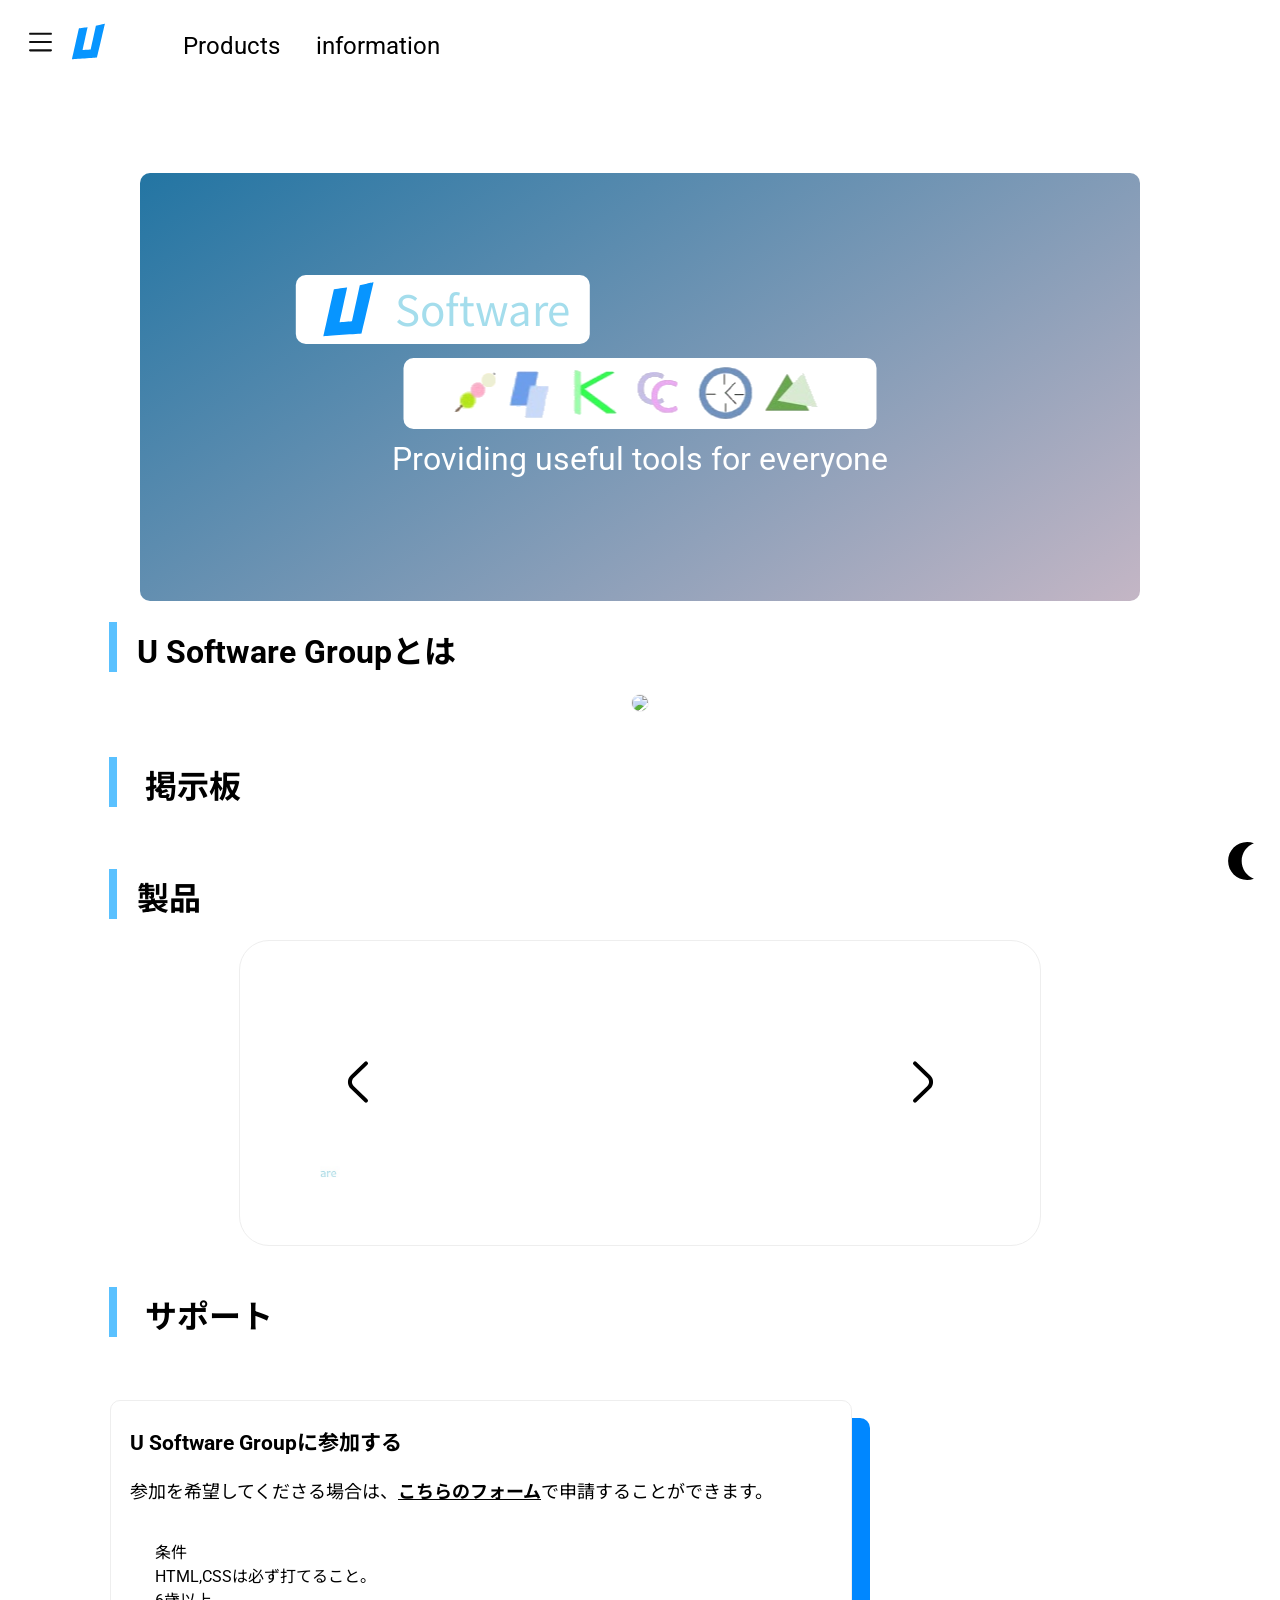
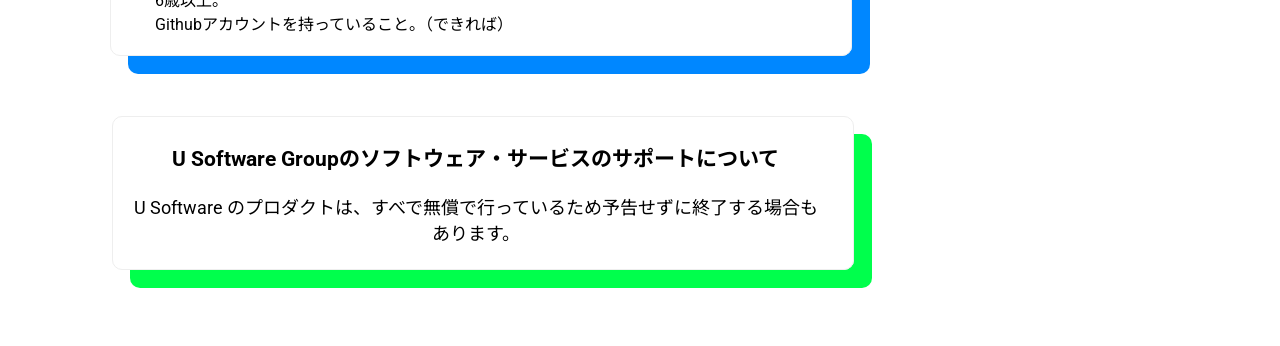
==== index.html @ 1b7bc1d8 "fff" ====
<!DOCTYPE html>
<html style="background: rgb(255, 255, 255);"><head>
  <link rel="shortcut icon" href="img/favicon.ico" sizes="64x64"><!--favicon-->
  <meta name="viewport" content="width=device-width, initial-scale=0.9">
  <title>U Software Group</title>
  <link rel="stylesheet" type="text/css" href="main.css">
  <link rel="stylesheet" type="text/css" href="fonts.css"><link rel="stylesheet" type="text/css" href="slider.css">
</head>
<body style="color: rgb(0, 0, 0);">
  <nav>
    <div id="p_menu" style="display: none;">
      <div style="width: 199px;height: 25vh;top: 0px;display: inline-block;position: fixed;left: 123px;"></div>
      <a href="/products.html" style="color: rgb(0, 0, 0);"><h2 style="color: #000;text-align: center;position: fixed;margin-left: -13px;margin-top: -20px;">Products</h2></a>
      <div style="overflow: auto;position: absolute;top: 75px;height: 224px;left: 0px;width: 610px;">
        <a href="http://umaidango.y.ribbon.to/bbs/" style="color: rgb(0, 0, 0);">
          <div style="background-image: url(img/chibbs.png);width: 196px;height: 40px;margin-left: 92px;margin-top: 30px;background-size: 200px;"></div>
          <div></div>
        </a>
        <a href="https://chipi-cha.web.app" style="color: rgb(0, 0, 0);">
          <div style="background-image: url(https://umaidango.github.io/tmp/chipi-cha.png);width: 270px;height: 75px;margin-left: 88px;margin-top: 30px;"></div>
        </a>
        <a href="https://ku-daa.web.app/fce/" style="color: rgb(0, 0, 0);">
          <div style="background-image: url(https://ku-daa.web.app/fce/fce_logo.svg);width: 238px;height: 49px;margin-left: 96px;margin-top: 30px;"></div>
        </a>
        <a href="https://uzuber.f5.si" style="color: rgb(0, 0, 0);">
          <div style="background-image: url(https://umaidango.github.io/tmp/blog.png);width: 180px;height: 40px;margin-left: 83px;margin-top: 30px;"></div>
          <div></div>
        </a>
        <a href="https://ku-daa.web.app/original_audio_player/" style="color: rgb(0, 0, 0);">
          <div style="background-image: url(https://umaidango.github.io/tmp/o-audio-player.png);width: 315px;height: 75px;margin-left: 88px;margin-top: 30px;"></div>
        </a>
        <a href="https://ku-daa.web.app/original_clock.html" style="color: rgb(0, 0, 0);">
          <div style="background-image: url(https://umaidango.github.io/tmp/o-clock.png);width: 324px;height: 75px;margin-left: 88px;margin-top: 18px;"></div>
        </a>
        <a style="color: rgb(0, 0, 0);" href="https://share-tool.net/">
          <div style="font-size: 25px; width: 400px;height: 52px;margin-left: 103px;margin-top: 18px;background-size: 180px;">共有ツール（ウェブ完理作）</div>
        </a>
      </div>
    </div>
    <div id="info_menu" style="display: none;">
      <div style="width: 199px;height: 25vh;top: 0px;display: inline-block;position: fixed;left: 295px;"></div>
      <h2 style="color: #000;text-align: center;position: fixed;margin-left: -13px;margin-top: -20px;">Information</h2>
      <div id="info_contents" style="overflow: auto;position: absolute;top: 75px;height: 224px;left: 0px;width: 595px;">

        <a href="/mission.html" style="color: rgb(0, 0, 0);">
          <span style="color: #000;font-size: 38px;margin-left: 7.5%;">Mission</span>
        </a>

        <a style="color: rgb(0, 0, 0);" href="/terms.html">
          <span style="color: #000;font-size: 28px;margin-left: 7.5%;">規約・ライセンス</span>
        </a>
<a style="color: rgb(0, 0, 0);" href="/about.html">
          <span style="color: #000;font-size: 38px;margin-left: 7.5%;">About</span>
        </a>
      </div></div>

      
      <div id="header_content" style="background: rgb(255, 255, 255); display: block;">
        <div id="logo" onclick="open_menu()">
          <span id="menu_svg"><svg width="25px" viewBox="0 0 24 24" fill="none" xmlns="http://www.w3.org/2000/svg" height="25px" style="vertical-align: 38%;margin-left: 20px; height:28px;"> <g id="SVGRepo_bgCarrier" stroke-width="0"></g> <g id="SVGRepo_tracerCarrier" stroke-linecap="round" stroke-linejoin="round"></g> <g id="SVGRepo_iconCarrier"> <path d="M1 12C1 11.4477 1.44772 11 2 11H22C22.5523 11 23 11.4477 23 12C23 12.5523 22.5523 13 22 13H2C1.44772 13 1 12.5523 1 12Z" fill="#0F0F0F"></path> <path d="M1 4C1 3.44772 1.44772 3 2 3H22C22.5523 3 23 3.44772 23 4C23 4.55228 22.5523 5 22 5H2C1.44772 5 1 4.55228 1 4Z" fill="#0F0F0F"></path> <path d="M1 20C1 19.4477 1.44772 19 2 19H22C22.5523 19 23 19.4477 23 20C23 20.5523 22.5523 21 22 21H2C1.44772 21 1 20.5523 1 20Z" fill="#0F0F0F"></path> </g></svg></span>
          <span id="logo_img"><img src="img/logo.svg"></span>
        </div>
        <span>
          <ul id="link_content"><li id="no_1">Products</li><li id="no_2">information</li><li></li></ul>
        </span>
      </div>
      <div style="display: none; color: rgb(0, 0, 0);" id="header_sc">
        <span id="logo_img_sc">
          <div id="logo" onclick="open_menu()">
            <span id="menu_svg">
              <span id="menu_svg">
                <img style="vertical-align: 38%;margin-left: 20px; height:28px;" src="img/menu.svg">
              </span>
            </span>
            <span id="logo_img_sc">
              <svg version="1.1" viewBox="0 0 250 250.00001" fill="none" stroke="none" stroke-linecap="square" stroke-miterlimit="10" sodipodi:docname="u_logo_svg.svg" inkscape:version="1.3.2 (091e20e, 2023-11-25, custom)" width="250" height="250" xmlns:inkscape="http://www.inkscape.org/namespaces/inkscape" xmlns:sodipodi="http://sodipodi.sourceforge.net/DTD/sodipodi-0.dtd" xmlns="http://www.w3.org/2000/svg" xmlns:svg="http://www.w3.org/2000/svg" style="margin-left: 10px;height: 42px;width: 42px;">
                <defs id="defs18"></defs>
                <sodipodi:namedview id="namedview18" pagecolor="#ffffff" bordercolor="#000000" borderopacity="0.25" inkscape:showpageshadow="2" inkscape:pageopacity="0.0" inkscape:pagecheckerboard="0" inkscape:deskcolor="#d1d1d1" inkscape:zoom="0.50000001" inkscape:cx="95.999997" inkscape:cy="298.99999" inkscape:window-width="1920" inkscape:window-height="1129" inkscape:window-x="-8" inkscape:window-y="-8" inkscape:window-maximized="1" inkscape:current-layer="svg18"></sodipodi:namedview>
                <clipPath id="p.0">
                  <path d="M 0,0 H 255.29396 V 250.58792 H 0 Z" clip-rule="nonzero" id="path1"></path>
                </clipPath>
                <path style="fill:#0795ff;fill-opacity:1;stroke-width:0.5" d="m 29.825172,225.375 c 0.257864,-1.03125 9.533851,-42.20616 20.613305,-91.49981 11.079455,-49.293635 20.238301,-89.708141 20.352993,-89.810006 0.306169,-0.271927 51.49517,-6.946687 51.69179,-6.74032 0.0918,0.09633 -6.5622,30.437636 -14.7866,67.425136 -8.2244,36.9875 -14.837525,67.55459 -14.69584,67.92687 0.141685,0.37229 0.588255,0.55 0.99238,0.39492 0.40412,-0.15507 11.14597,-1.1063 23.87078,-2.11384 12.72481,-1.00754 23.19583,-1.88256 23.26892,-1.94449 0.0731,-0.0619 7.0308,-31.82267 15.46155,-70.5794 l 15.32865,-70.466794 26.7352,-5.620213 c 14.70436,-3.091117 26.82424,-5.531179 26.93306,-5.422359 0.1684,0.168398 -46.32785,199.271566 -46.64541,199.741906 -0.0824,0.12206 -147.274425,10.5543 -149.267785,10.57935 -0.177009,0.002 -0.110856,-0.8397 0.147007,-1.87095 z" id="path43"></path>
              </svg>
            </span>
          </div>
          <div style="padding: 5px;"></div>
          <span></span>
        </span>
      </div>
    </nav>
<div id="con">
  <div id="content">
      <div style="height:10vh;"></div>
<div style="margin: 0 auto;text-align: center;">


  <div id="picup">
    <div id="picup_logo_0">
      <img src="img/logo.svg" style="height: 64px;vertical-align: -32%;margin-right: 15px;">Software</div>
      
<div id="slide_anime_pro_a0">
  <div id="picup_img_0">
  </div>
  <div id="picup_img_1">
  </div>
</div>
<div style="font-size: 32px;position: absolute;top: 440px;left: 50%;transform: translateX(-50%);">
  <span style="user-select: none;color: #fff;">Providing useful tools for everyone

  </span>
</div>

<div style="width: 860px;height: 428px;background-size: 800px;margin: 0 auto;text-align: center;"></div>
    
  </div>

<div id="2_scl"></div>


<div><a class="click_a" href="about.html" style="color: rgb(0, 0, 0);"><h1 style="text-align: left;margin-left: 8%;"><div style="display: inline-block;width: 8px;height: 50px;background: #5ac1ff;margin-right: 20px;vertical-align: -23%;"></div>U Software Groupとは</h1>
<div> <img id="about_img" style="border: 1px #f2f2f2 solid;border-radius: 35px;width: 80%;max-width: 800px;" src="https://umaidango.github.io/tmp/kkfoektooe.png"></div></a></div>

<br>




<div><a href="http://umaidango.y.ribbon.to/bbs/" style="color: rgb(0, 0, 0);">
<h1 style="text-align: left;margin-left: 8%;">
<div style="display: inline-block;width: 8px;height: 50px;background: #5ac1ff;margin-right: 20px;vertical-align: -23%;">

</div>
掲示板
</h1>
</a>
</div><br><div><a style="color: rgb(0, 0, 0);" href="products.html">
<h1 style="text-align: left;margin-left: 8%;">
<div style="display: inline-block;width: 8px;height: 50px;background: #5ac1ff;margin-right: 20px;vertical-align: -23%;">

</div>製品</h1>
</a>

<div id="slider" style="width: 80%;text-align: center;margin: 0 auto;border: 1px #eee solid;border-radius: 30px;max-width: 800px;">

        <iframe scrolling="no" src="embed/slider.html" style="width: 80%;height: 300px;border: none;"></iframe>

      </div>
</div>
<br>
<div>
<a href="#support" style="color: rgb(0, 0, 0);">
<h1 style="text-align: left;margin-left: 8%;">
<div style="display: inline-block;width: 8px;height: 50px;background: #5ac1ff;margin-right: 20px;vertical-align: -23%;">

</div>
サポート</h1>
</a></div>


<br><div id="support" style="margin: 22px;">     
<div style="padding: 4px;box-shadow: 18px 18px 0px #0087ff;margin-bottom: 30px;border: 1px #eee solid;border-radius: 10px;text-align: left;width: 60%;margin-left: 80px;"><span style="font-size: 18px;margin-left: 15px;display: inline-block;vertical-align: 100%;margin-right: 30px;">  
<h3>U Software Groupに参加する</h3><p>参加を希望してくださる場合は、<a href="https://forms.gle/g12zRMZwndF7qDiM6" style="color: rgb(0, 0, 0); text-decoration: underline; font-weight: bold;">こちらのフォーム</a>で申請することができます。   </p></span> 
<ul style="list-style: none;">条件<li>HTML,CSSは必ず打てること。</li> <li>6歳以上。</li><li>Githubアカウントを持っていること。（できれば）</li></ul></div><div style="padding: 4px;box-shadow: 18px 18px 0px #00ff4c;margin-bottom: 30px;border: 1px #eee solid;border-radius: 10px;margin-left: 82px;width: 60%;margin-top: 60px;"><span style="font-size: 18px;margin-left: 15px;display: inline-block;vertical-align: 100%;margin-right: 30px;">   <h3>U Software Groupのソフトウェア・サービスのサポートについて</h3><p>U Software のプロダクトは、すべで無償で行っているため予告せずに終了する場合もあります。</p></span>  </div> </div><br><br></div>

  </div>

  
  <div id="mobile_content">
  
<div style="height: 5vh;"></div>
<div style="width: 85%; margin: 0 auto;text-align: center;border-radius: 10px;">
  <div style="border-radius:10px; display: inline-block;">
    <img style="border-radius: 10px; width: 100%; " src="img/mobile_top_back_01.png">
</div>

<div style="height: 5vh;"></div><div>
<div><font>



<p></p>

<div><a href="http://umaidango.y.ribbon.to/bbs/" style="color: rgb(0, 0, 0);"><h1 style="text-align: left;margin-left: 8%;"><div style="display: inline-block;width: 8px;height: 50px;background: #5ac1ff;margin-right: 20px;vertical-align: -23%;"></div>掲示板</h1>
</a></div>

<div><a href="about.html" style="color: rgb(0, 0, 0);"><h1 style="text-align: left;margin-left: 8%;"><div style="display: inline-block;width: 8px;height: 50px;background: #5ac1ff;margin-right: 20px;vertical-align: -23%;"></div>About</h1>
</a></div>

</div>

<div><a href="products.html" style="color: rgb(0, 0, 0);"><h1 style="text-align: left;margin-left: 8%;"><div style="display: inline-block;width: 8px;height: 50px;background: #5ac1ff;margin-right: 20px;vertical-align: -23%;"></div>製品</h1>
</a></div>


</div><div id="support"><a href="#support" style="color: rgb(0, 0, 0);"><h1 style="text-align: left;margin-left: 8%;"><div style="display: inline-block;width: 8px;height: 50px;background: #5ac1ff;margin-right: 20px;vertical-align: -23%;"></div>サポート</h1>
</a>
<div style="margin-left: -51px;">      <div style="padding: 4px;box-shadow: 18px 18px 0px #0087ff;margin-bottom: 30px;border: 1px #eee solid;border-radius: 10px;text-align: left;width: 70%;margin-left: 80px;"><span style="font-size: 1rem;margin-left: 15px;display: inline-block;vertical-align: 100%;margin-right: 30px;">   <h3>U Software Groupに参加する</h3><p>参加を希望してくださる場合は、<a href="https://forms.gle/g12zRMZwndF7qDiM6" style="color: rgb(0, 0, 0); text-decoration: underline;">こちらのフォーム</a>で申請することができます。   </p></span>  <ul style="list-style: none;">条件<li>HTML,CSSは打てること。</li> <li>８歳以上。</li><li>Githubアカウントを持っていること。（できれば）</li></ul></div><div style="padding: 4px;box-shadow: 18px 18px 0px #00ff4c;margin-bottom: 30px;border: 1px #eee solid;border-radius: 10px;margin-left: 82px;width: 70%;margin-top: 60px;"><span style="font-size: 1rem;margin-left: 15px;display: inline-block;vertical-align: 100%;margin-right: 30px;">   <h3>U Software Groupのソフトウェア・サービスのサポートについて</h3><p>U Software のプロダクトは、すべで無償で行っているため、予告せずに、終了する場合もあります。</p></span>  </div> </div>
</div>
&nbsp;</font></div>
</div>
  </div>      
  </div>

  <div id="color_mode_select">
    <img id="moon" onclick="dark_mode()" src="img/dark.svg" style="display: block;">
    <img id="sun" onclick="light_mode()" src="img/light.svg" style="display: none;">
  </div>

  <div style="display: none; background: rgb(255, 255, 255); animation: 0.3s downup-anime;" id="menu">

    <div id="link_content_menu"><ul style="list-style: none;/*! text-align: center; *//*! display: inline-block; */vertical-align: -20%;"><a href="/index.html" style="color: rgb(0, 0, 0);"><li style="/*! float: left; */padding-right: 20px;">ホーム</li></a><a href="https://ku-daa.web.app/" style="color: rgb(0, 0, 0);"><li style="/*! float: left; */padding-right: 20px;">ソフトウェアラインナップ</li></a><a style="color: rgb(0, 0, 0);" href="https://uzuber.f5.si"><li style="/*! float: left; */padding-right: 20px;">ユーズバー（ブログ）</li></a><a href="http://umaidango.y.ribbon.to/bbs/" style="color: rgb(0, 0, 0);"><li style="/*! float: left; */padding-right: 20px;">掲示板</li></a><a href="https://share-tool.vercel.app/" style="color: rgb(0, 0, 0);"><li style="/*! float: left; */padding-right: 20px;">共有ツール</li></a><a style="color: rgb(0, 0, 0);" href="https://umaidango.github.io/kabegami/"><li style="/*! float: left; */padding-right: 20px;">壁紙</li></a><a style="color: rgb(0, 0, 0);" href="/about.html"><li style="/*! float: left; */padding-right: 20px;">U Softwareについて</li></a><a style="color: rgb(0, 0, 0);" href="https://cha-sheet.web.app"><li style="/*! float: left; */padding-right: 20px;">チャレンジシート</li></a><a style="color: rgb(0, 0, 0);" href="/products.html"><li style="/*! float: left; */padding-right: 20px;">プロダクト</li></a><li style="margin-top: 20px;margin-bottom: -24px;">© 2024 - U Software Group</li></ul></div>
</div>

<script src="main.js"></script><script src="main_2.js"></script>





</div></body></html>
---- main.css ----
@media screen and (max-width: 800px) {
  /* ここに横幅が767px以下の時に発動するスタイルを記述 */
  
  
  #content{
    display: none;
  }
  
  #link_content{
    display: none;
  }

  #mobile_content{
    display: block;
  }
  }
  
  @media screen and (min-width: 800px) {
  /* ここに横幅が767pxより大きい時に発動するスタイルを記述 */
  
  
  #content{
    display: block;
  }
  
  #mobile_content{
    display: none;
  }

  #link_content{
    display: inline-block;
  }


  }
  




*{
    font-family: Roboto, Noto Sans JP, Arial;  

}
span ul{
    list-style: none;
    display: inline-block;
}
span li{
    display: inline-block;
    font-size: 24px;
    vertical-align: 32%;
    margin-left: 10px;
    margin-right: 10px;
    padding: 2px 8px;
}
#header_content img{
    margin-left: 10px;
    height: 42px;
}

#header_content{
  margin: 0px;
  padding-top: 6px;
}

#header_sc img{
    margin-left: 10px;
    height: 42px;
}

#header_sc{
    margin: 0px;
    padding-top: 6px;
    position: fixed;
    width: 100%;
    box-shadow: 0px 0px 4px 0px #ddd;
    background: #fff;
    margin-top: -8px;
    animation: 0.2s upto_0;
    z-index: 4;
    padding-left: 10px;
    margin-left: -5px;
}

@keyframes upto_0 {
    0%{
        transform: translateY(-100%);
    }

    100%{
        transform: translateY(0%);
    }
}

@keyframes downup_0 {
    0%{
        transform: translateX(-100%);
    }

    100%{
        transform: translateX(0%);
    }
}

#logo_img:hover{
    background: #3333331a;
    
    border-radius: 10px;
}

#logo_img:active{
    background: #1414143a;
    
    border-radius: 10px;
}




li:active{
    background: #1414143a;
    
    border-radius: 10px;
}

a{
    text-decoration: none;
}

#color_mode_select{
    position: fixed;
  bottom: 20px;
  right: 20px;
  display: inline-block;
  width: 38px;
  height: 38px;
  background: #ffffff;
  border-radius: 50%;
  cursor: pointer;
}

/* HTML: <div class="loader"></div> */
.loader {
    position: absolute;
    top: 50%;
    left: 50%;
    transform: translate(-50%, -50%);
    width: 50px;
    aspect-ratio: 1;
    border-radius: 50%;
    border: 8px solid #87edff;
    animation:
      l20-1 0.8s infinite linear alternate,
      l20-2 1.6s infinite linear;
  }
  @keyframes l20-1{
     0%    {clip-path: polygon(50% 50%,0       0,  50%   0%,  50%    0%, 50%    0%, 50%    0%, 50%    0% )}
     12.5% {clip-path: polygon(50% 50%,0       0,  50%   0%,  100%   0%, 100%   0%, 100%   0%, 100%   0% )}
     25%   {clip-path: polygon(50% 50%,0       0,  50%   0%,  100%   0%, 100% 100%, 100% 100%, 100% 100% )}
     50%   {clip-path: polygon(50% 50%,0       0,  50%   0%,  100%   0%, 100% 100%, 50%  100%, 0%   100% )}
     62.5% {clip-path: polygon(50% 50%,100%    0, 100%   0%,  100%   0%, 100% 100%, 50%  100%, 0%   100% )}
     75%   {clip-path: polygon(50% 50%,100% 100%, 100% 100%,  100% 100%, 100% 100%, 50%  100%, 0%   100% )}
     100%  {clip-path: polygon(50% 50%,50%  100%,  50% 100%,   50% 100%,  50% 100%, 50%  100%, 0%   100% )}
  }
  @keyframes l20-2{ 
    0%    {transform:scaleY(1)  rotate(0deg)}
    49.99%{transform:scaleY(1)  rotate(135deg)}
    50%   {transform:scaleY(-1) rotate(0deg)}
    100%  {transform:scaleY(-1) rotate(-135deg)}

    
  }
  

#splash{
    width: 100%;
    height: 100vh;
    
}

#logo{
  display: inline-block;
  border-radius: 10px;
  padding-top: 5px;
  padding-right: 12px;
  cursor: pointer;
}

#logo:hover{
    display: inline-block;
    border-radius: 10px;
    box-shadow: 0px 0px 4px 0px #ddd;
    background: #ffffff1a;
    padding-top: 5px;
    padding-right: 12px;
    cursor: pointer;
  }
  



#menu{
  position: fixed;
  padding: 32px;
  box-shadow: 0px 0px 4px 0px #ddd;
  border-radius: 10px;
  top: 78px;
  z-index: 4;
}

@keyframes updown-anime {
    0% {
        transform: translateX(-100%);
      }
      100% {
        transform: translateX(0%);
      }
    }
    
  
    @keyframes downup-anime {
        0% {
            transform: translateX(0%);
          }
          100% {
            transform: translateX(-100%);
          }   
}

#logo_img{
  display: inline-block;
}


#p_menu{
  padding: 55px;
  position: fixed;
  top: 98px;
  left: 138px;
  box-shadow: 0px 0px 4px 0px #ddd;
  border-radius: 10px;
  background: #fff;z-index: 5;
  width: 500px;height: 195px;
}



#info_menu{
  padding: 55px;
  position: fixed;
  top: 98px;
  left: 138px;
  box-shadow: 0px 0px 4px 0px #ddd;
  border-radius: 10px;
  background: #fff;
  z-index: 5;
  width: 500px;
  height: 195px;
}

#menu_svg img{
  vertical-align: 38%;
  margin-left: 20px;
  height: 28px;
}



@keyframes slide_product_left_right {
  0%{
    left: 0%;
    transform: translateX(-100%);
    top: 358px;
    opacity: 0;
  }

  100%{
    left: 50%;
    transform: translateX(-50%);
    top: 358px;
    opacity: 1;
  }
}


@keyframes slide_product_left_right_1 {
  0%{
    left: 0%;
    
    top: 275px;
    opacity: 0;
  }

  100%{
    left: 30%;

    top: 275px;
    opacity: 1;
  }
}

@keyframes slide_product_top {
  0%{
    left: 50%;
    transform: translateX(-50%);
    top: 198px;
    opacity: 0;
  }

  100%{
    left: 50%;
    transform: translateX(-50%);
    top: 358px;
    opacity: 1;
  }
}

#picup_img_0{
  background-image: url(img/top.png);
  background-size: 399px;
  width: 399px;
  height: 64px;
  position: absolute;
  left: 50%;
  transform: translateX(-50%);
  top: 358px;
  z-index: 1;
  animation: slide_product_left_right 0.8s;

}

#picup_img_1{
  background: #fff;
  background-size: 399px;
  width: 399px;
  height: 64px;
  position: absolute;
  left: 50%;
  transform: translateX(-50%);
  top: 358px;
  z-index: 0;
  padding: 3px 52px 4px 22px;
  border-radius: 10px;
  animation: slide_product_top 0.8s;
  animation-duration: 1.25s;
}

#picup{
  background-image: linear-gradient(-33deg, rgb(196, 182, 197), rgb(35, 117, 163));
  border-radius: 10px;
  width: 95%;
  margin: 0 auto;
  max-width: 1000px;
}

#picup_logo_0{
  font-family: Calibri, Noto Sans JP;
  font-size: 42px;
  position: absolute;
  color: #a4ddec;
  user-select: none;
  left: 30%;
  transform: translateX(-30%);
  top: 275px;
  background: #fff;
  border-radius: 10px;
  padding: 2px 20px 2px 20px;
  animation: slide_product_left_right_1 0.8s;
  animation-duration: 3s;
}
---- fonts.css ----
@import url('https://fonts.googleapis.com/css2?family=Kosugi&family=M+PLUS+2:wght@100..900&family=Noto+Sans+JP:wght@100..900&display=swap');
@import url('https://fonts.googleapis.com/css2?family=Kosugi&family=M+PLUS+2:wght@100..900&family=Noto+Sans+JP:wght@100..900&family=Roboto+Condensed:ital,wght@0,100..900;1,100..900&family=Roboto:ital,wght@0,100;0,300;0,400;0,500;0,700;0,900;1,100;1,300;1,400;1,500;1,700;1,900&family=Sawarabi+Gothic&display=swap');
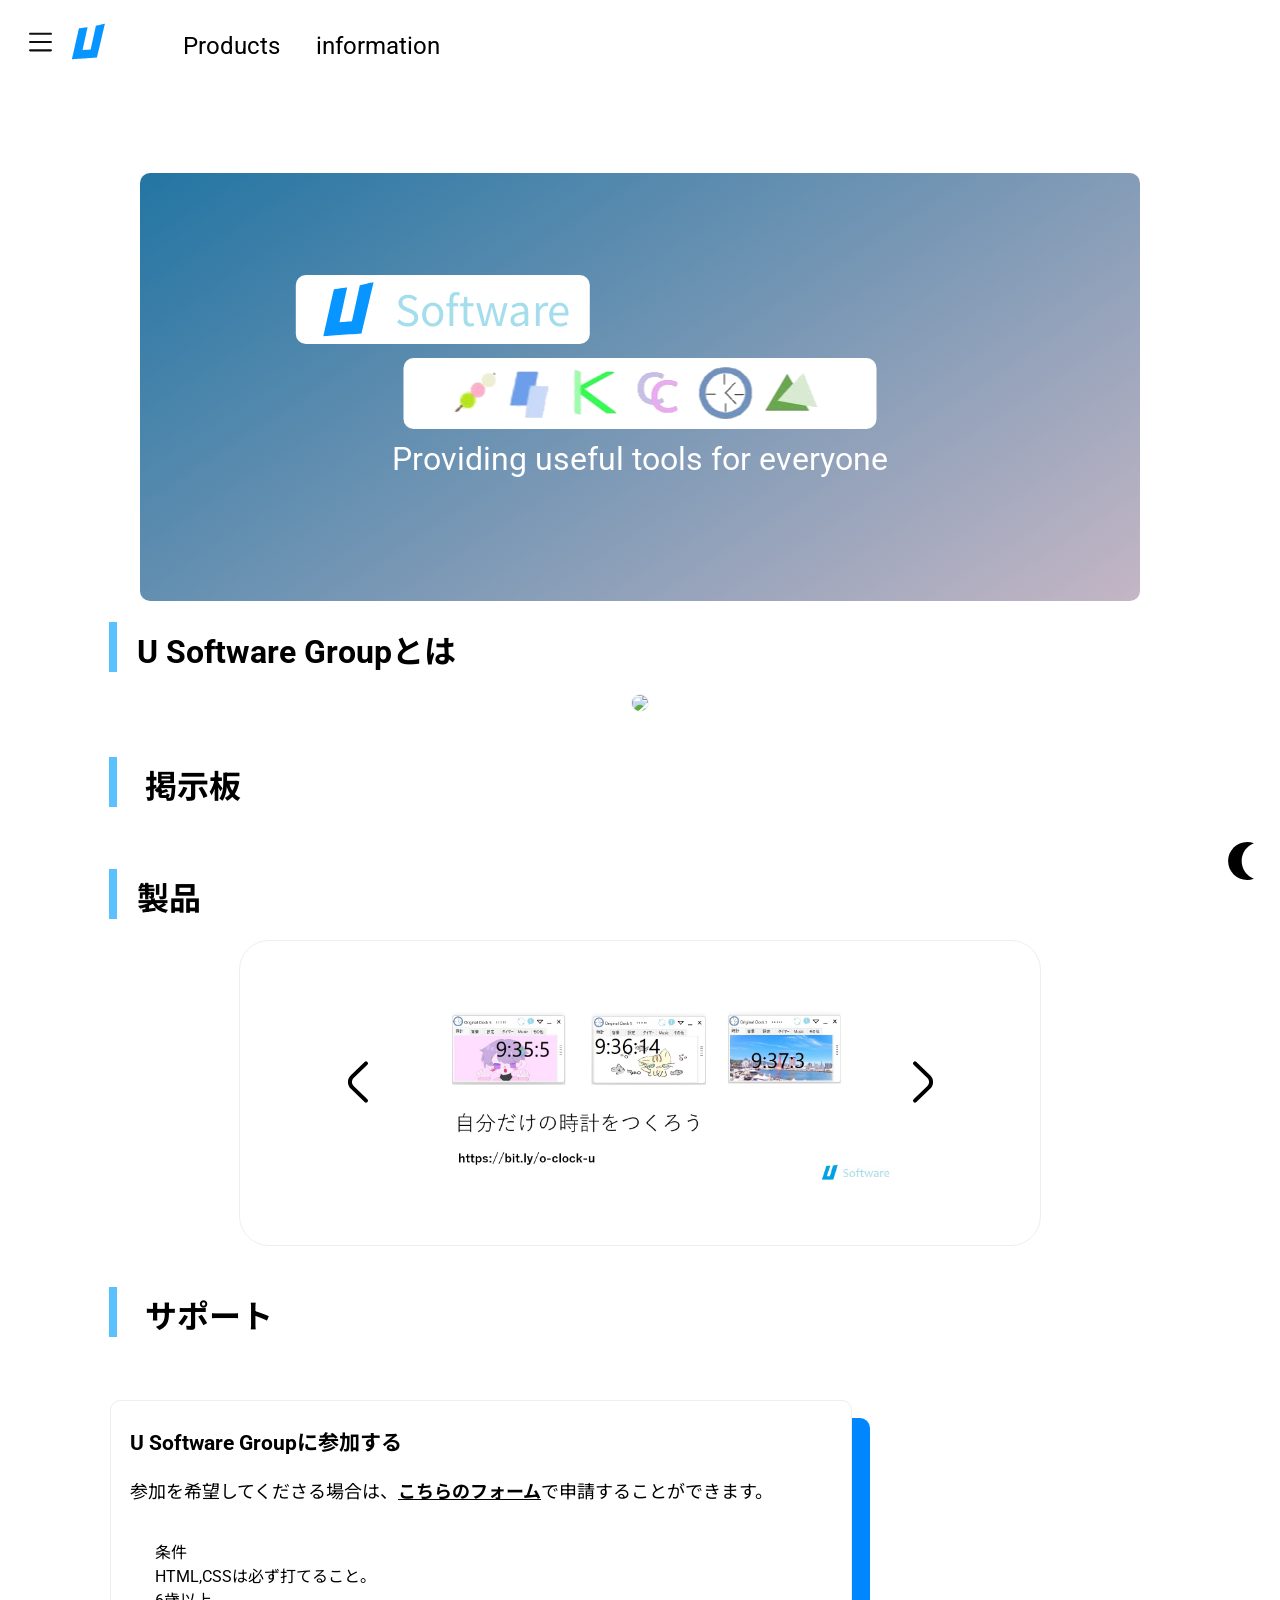
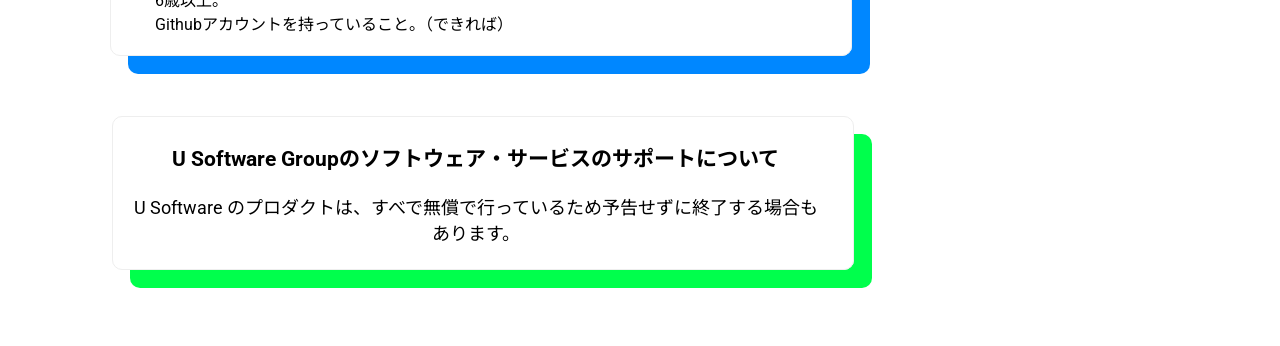
==== commit 7801710b: "Update index.html" ====
--- a/index.html
+++ b/index.html
@@ -2,6 +2,7 @@
 <html style="background: rgb(255, 255, 255);"><head>
   <link rel="shortcut icon" href="img/favicon.ico" sizes="64x64"><!--favicon-->
   <meta name="viewport" content="width=device-width, initial-scale=0.9">
+  <meta name="description" content="U Software Groupは学生で結成された、ソフトウェア・ウェブサービスを制作している団体（サークル）です。　U Software Groupのモットーはだれもが平等に使える便利なソフトウェア・サービスをつくることです。"/>
   <title>U Software Group</title>
   <link rel="stylesheet" type="text/css" href="main.css">
   <link rel="stylesheet" type="text/css" href="fonts.css"><link rel="stylesheet" type="text/css" href="slider.css">
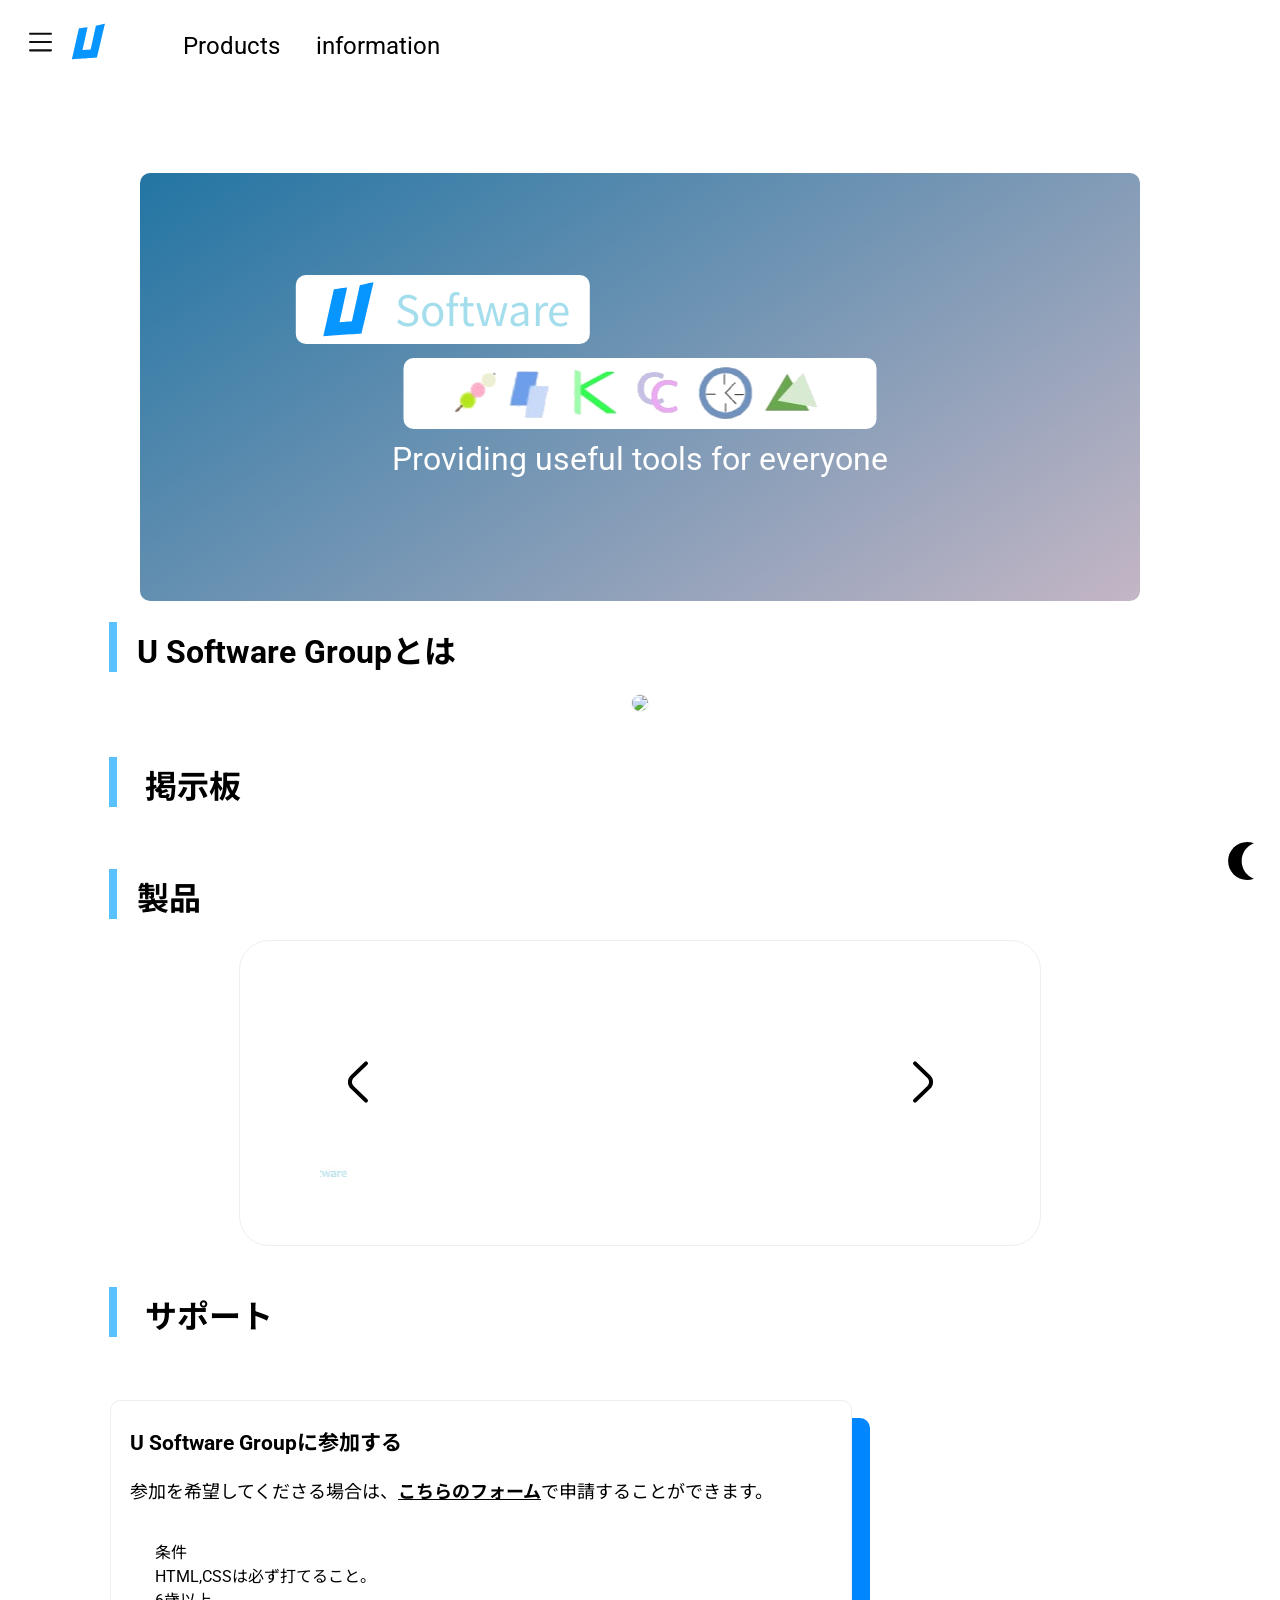
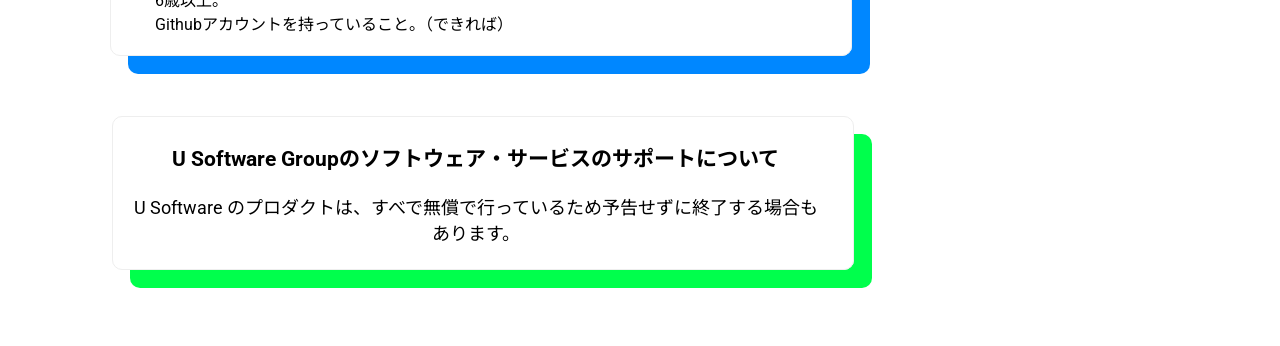
==== commit 3d897d23: "fff" ====
--- a/index.html
+++ b/index.html
@@ -1,4 +1,4 @@
-<!DOCTYPE html>
+﻿<!DOCTYPE html>
 <html style="background: rgb(255, 255, 255);"><head>
   <link rel="shortcut icon" href="img/favicon.ico" sizes="64x64"><!--favicon-->
   <meta name="viewport" content="width=device-width, initial-scale=0.9">
@@ -189,7 +189,10 @@
 
 </div>
 
-<div><a href="products.html" style="color: rgb(0, 0, 0);"><h1 style="text-align: left;margin-left: 8%;"><div style="display: inline-block;width: 8px;height: 50px;background: #5ac1ff;margin-right: 20px;vertical-align: -23%;"></div>製品</h1>
+<div><a href="products.html" style="color: rgb(0, 0, 0);">
+<h1 style="text-align: left;margin-left: 8%;">
+<div style="display: inline-block;width: 8px;height: 50px;background: #5ac1ff;margin-right: 20px;vertical-align: -23%;">
+</div>製品だぜーーー</h1>
 </a></div>
 
 
--- a/main.css
+++ b/main.css
@@ -1,4 +1,4 @@
-@media screen and (max-width: 800px) {
+﻿@media screen and (max-width: 800px) {
   /* ここに横幅が767px以下の時に発動するスタイルを記述 */
   
   
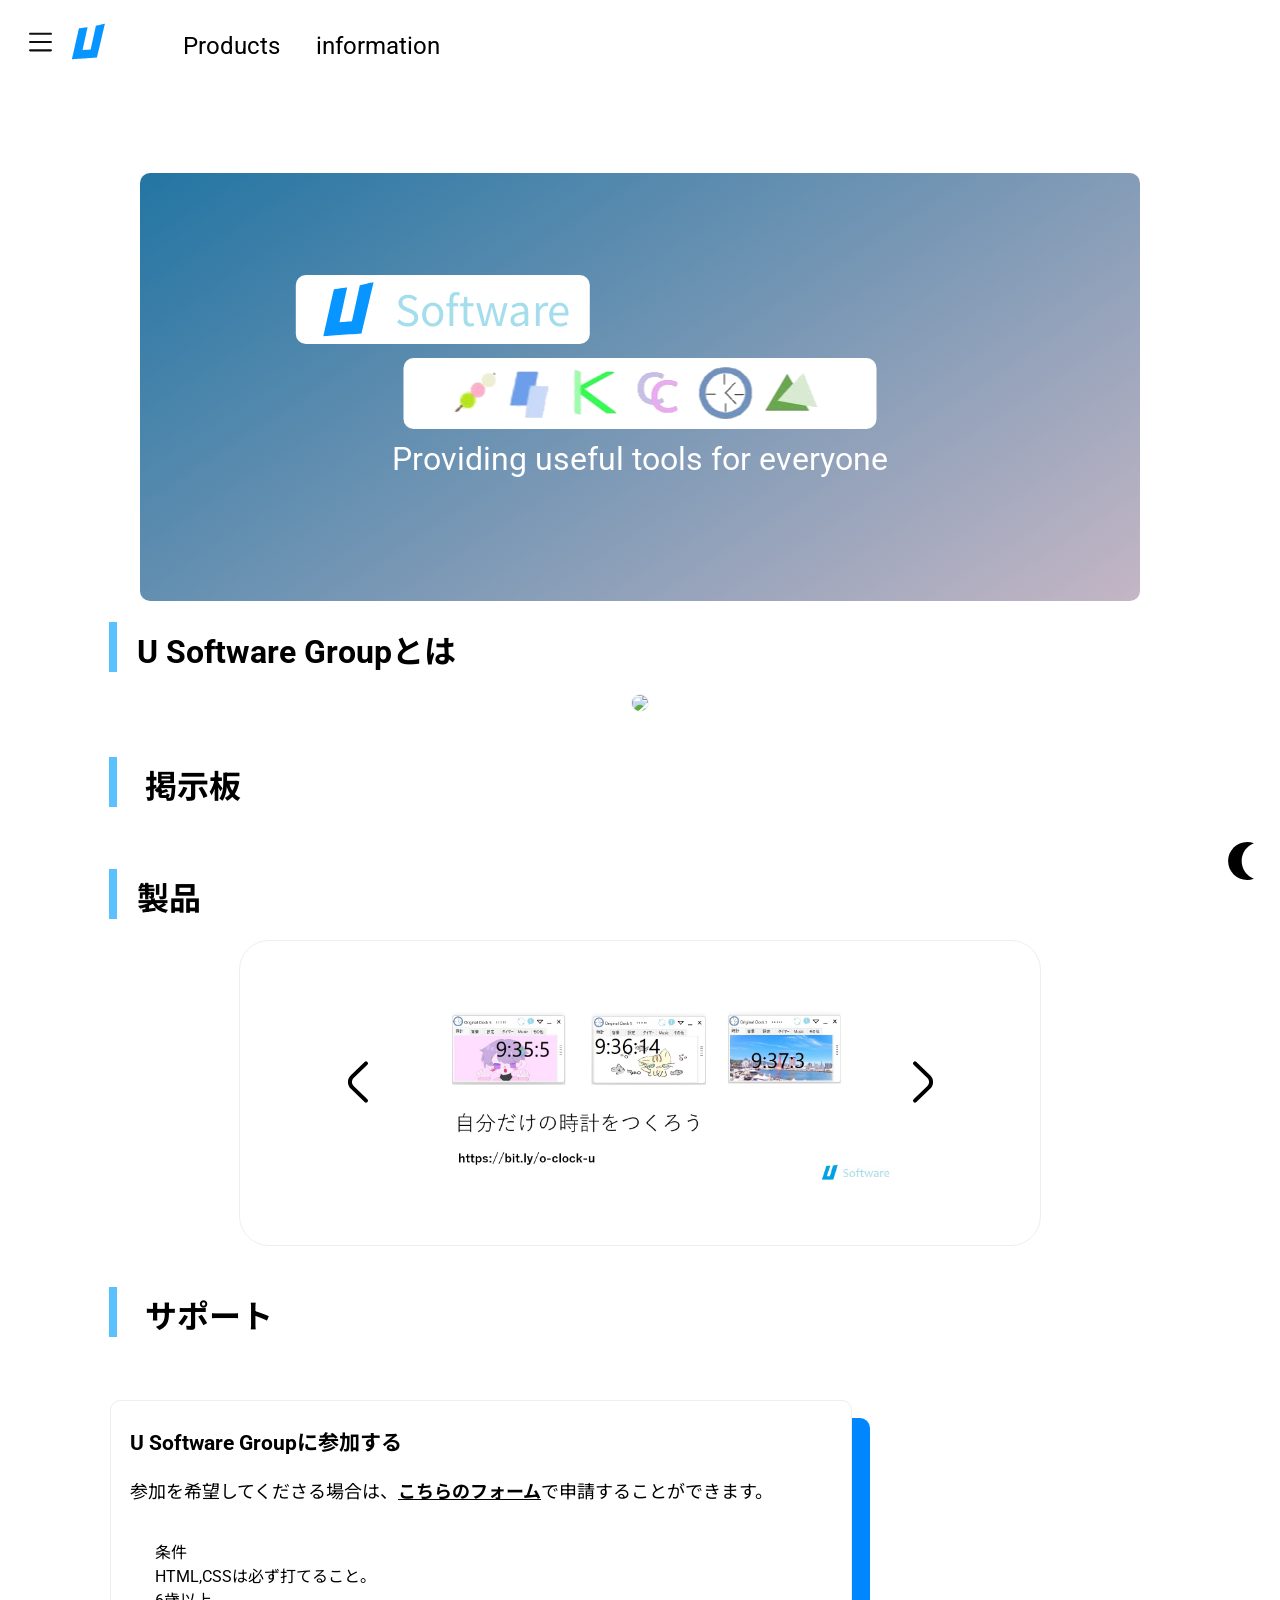
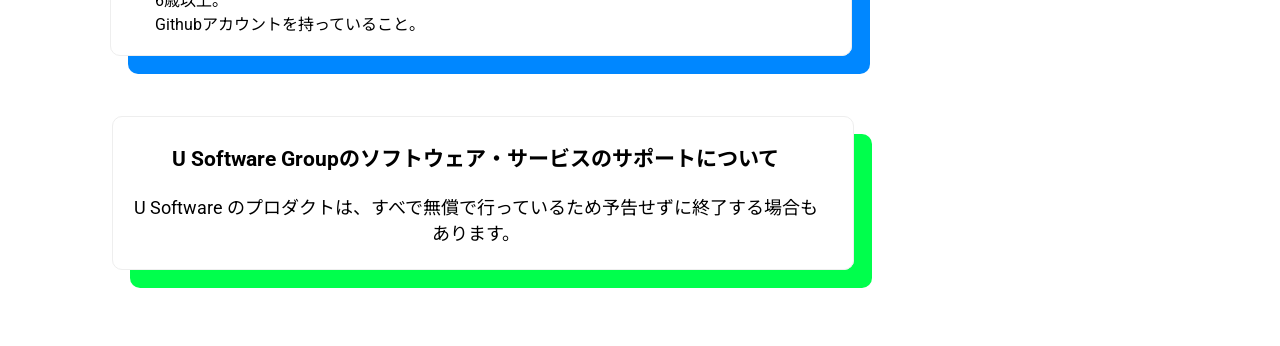
==== commit d30ff51e: "Update index.html" ====
--- a/index.html
+++ b/index.html
@@ -160,8 +160,13 @@
 
 <br><div id="support" style="margin: 22px;">     
 <div style="padding: 4px;box-shadow: 18px 18px 0px #0087ff;margin-bottom: 30px;border: 1px #eee solid;border-radius: 10px;text-align: left;width: 60%;margin-left: 80px;"><span style="font-size: 18px;margin-left: 15px;display: inline-block;vertical-align: 100%;margin-right: 30px;">  
-<h3>U Software Groupに参加する</h3><p>参加を希望してくださる場合は、<a href="https://forms.gle/g12zRMZwndF7qDiM6" style="color: rgb(0, 0, 0); text-decoration: underline; font-weight: bold;">こちらのフォーム</a>で申請することができます。   </p></span> 
-<ul style="list-style: none;">条件<li>HTML,CSSは必ず打てること。</li> <li>6歳以上。</li><li>Githubアカウントを持っていること。（できれば）</li></ul></div><div style="padding: 4px;box-shadow: 18px 18px 0px #00ff4c;margin-bottom: 30px;border: 1px #eee solid;border-radius: 10px;margin-left: 82px;width: 60%;margin-top: 60px;"><span style="font-size: 18px;margin-left: 15px;display: inline-block;vertical-align: 100%;margin-right: 30px;">   <h3>U Software Groupのソフトウェア・サービスのサポートについて</h3><p>U Software のプロダクトは、すべで無償で行っているため予告せずに終了する場合もあります。</p></span>  </div> </div><br><br></div>
+<h3>U Software Groupに参加する</h3><p>参加を希望してくださる場合は、<a href="https://forms.gle/g12zRMZwndF7qDiM6" style="color: blue; text-decoration: underline; font-weight: bold;">こちらのフォーム</a>で申請することができます。   </p></span> 
+<ul style="list-style: none;">条件<li>HTML,CSSは必ず打てること。
+</li> <li>6歳以上。</li>
+	<li>Githubアカウントを持っていること。</li>
+</ul>
+</div>
+<div style="padding: 4px;box-shadow: 18px 18px 0px #00ff4c;margin-bottom: 30px;border: 1px #eee solid;border-radius: 10px;margin-left: 82px;width: 60%;margin-top: 60px;"><span style="font-size: 18px;margin-left: 15px;display: inline-block;vertical-align: 100%;margin-right: 30px;">   <h3>U Software Groupのソフトウェア・サービスのサポートについて</h3><p>U Software のプロダクトは、すべで無償で行っているため予告せずに終了する場合もあります。</p></span>  </div> </div><br><br></div>
 
   </div>
 
@@ -192,13 +197,22 @@
 <div><a href="products.html" style="color: rgb(0, 0, 0);">
 <h1 style="text-align: left;margin-left: 8%;">
 <div style="display: inline-block;width: 8px;height: 50px;background: #5ac1ff;margin-right: 20px;vertical-align: -23%;">
-</div>製品だぜーーー</h1>
+</div>製品</h1>
 </a></div>
 
 
 </div><div id="support"><a href="#support" style="color: rgb(0, 0, 0);"><h1 style="text-align: left;margin-left: 8%;"><div style="display: inline-block;width: 8px;height: 50px;background: #5ac1ff;margin-right: 20px;vertical-align: -23%;"></div>サポート</h1>
 </a>
-<div style="margin-left: -51px;">      <div style="padding: 4px;box-shadow: 18px 18px 0px #0087ff;margin-bottom: 30px;border: 1px #eee solid;border-radius: 10px;text-align: left;width: 70%;margin-left: 80px;"><span style="font-size: 1rem;margin-left: 15px;display: inline-block;vertical-align: 100%;margin-right: 30px;">   <h3>U Software Groupに参加する</h3><p>参加を希望してくださる場合は、<a href="https://forms.gle/g12zRMZwndF7qDiM6" style="color: rgb(0, 0, 0); text-decoration: underline;">こちらのフォーム</a>で申請することができます。   </p></span>  <ul style="list-style: none;">条件<li>HTML,CSSは打てること。</li> <li>８歳以上。</li><li>Githubアカウントを持っていること。（できれば）</li></ul></div><div style="padding: 4px;box-shadow: 18px 18px 0px #00ff4c;margin-bottom: 30px;border: 1px #eee solid;border-radius: 10px;margin-left: 82px;width: 70%;margin-top: 60px;"><span style="font-size: 1rem;margin-left: 15px;display: inline-block;vertical-align: 100%;margin-right: 30px;">   <h3>U Software Groupのソフトウェア・サービスのサポートについて</h3><p>U Software のプロダクトは、すべで無償で行っているため、予告せずに、終了する場合もあります。</p></span>  </div> </div>
+<div style="margin-left: -51px;">      <div style="padding: 4px;box-shadow: 18px 18px 0px #0087ff;margin-bottom: 30px;border: 1px #eee solid;border-radius: 10px;text-align: left;width: 70%;margin-left: 80px;"><span style="font-size: 1rem;margin-left: 15px;display: inline-block;vertical-align: 100%;margin-right: 30px;"> 
+<h3>U Software Groupに参加する</h3>
+<p>参加を希望してくださる場合は、
+<a href="https://forms.gle/g12zRMZwndF7qDiM6" style="color: rgb(0, 0, 0); text-decoration: underline;">こちらのフォーム</a>で申請することができます。
+</p></span> 
+<ul style="list-style: none;">条件<li>HTML,CSSは必ず打てること。
+</li> <li>6歳以上。</li>
+	<li>Githubアカウントを持っていること。</li>
+</ul>
+</div><div style="padding: 4px;box-shadow: 18px 18px 0px #00ff4c;margin-bottom: 30px;border: 1px #eee solid;border-radius: 10px;margin-left: 82px;width: 70%;margin-top: 60px;"><span style="font-size: 1rem;margin-left: 15px;display: inline-block;vertical-align: 100%;margin-right: 30px;">   <h3>U Software Groupのソフトウェア・サービスのサポートについて</h3><p>U Software のプロダクトは、すべで無償で行っているため、予告せずに、終了する場合もあります。</p></span>  </div> </div>
 </div>
 &nbsp;</font></div>
 </div>
--- a/main.css
+++ b/main.css
@@ -80,7 +80,7 @@
     animation: 0.2s upto_0;
     z-index: 4;
     padding-left: 10px;
-    margin-left: -5px;
+    margin-left: -8px;
 }
 
 @keyframes upto_0 {
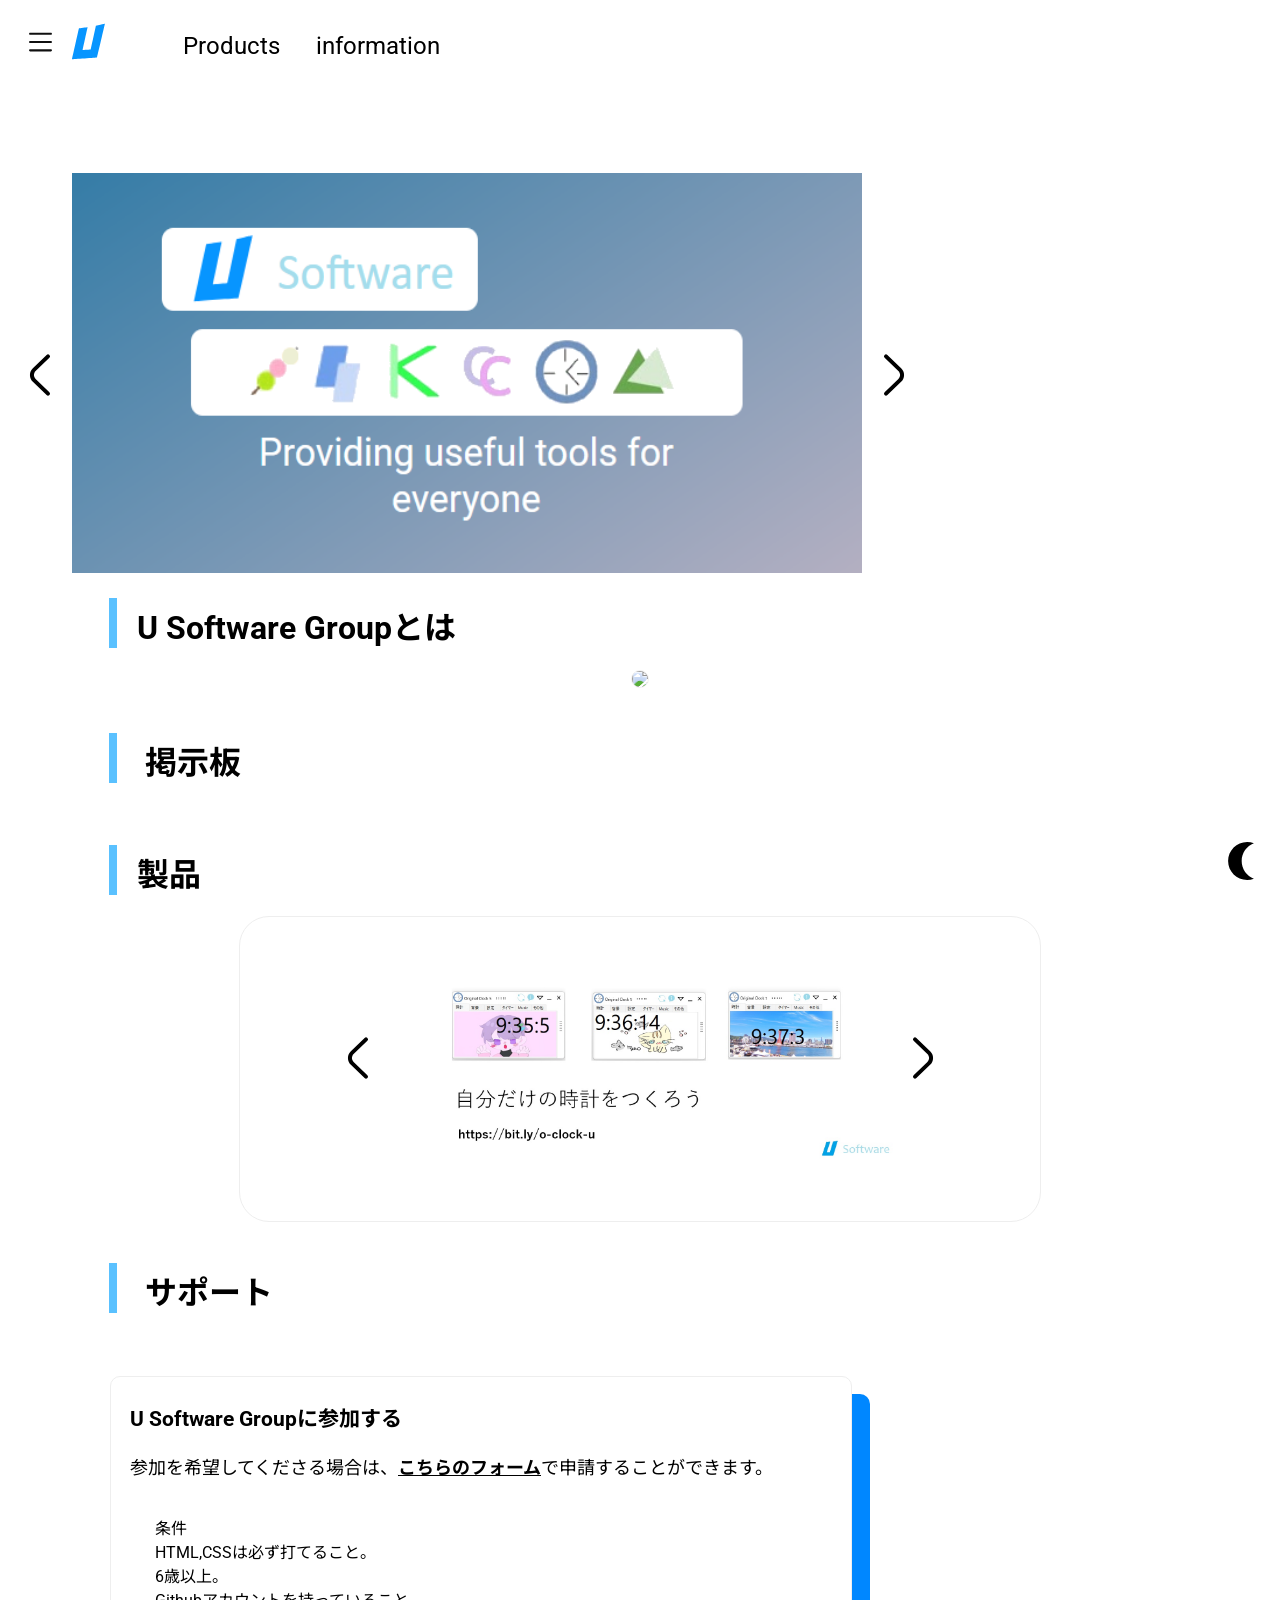
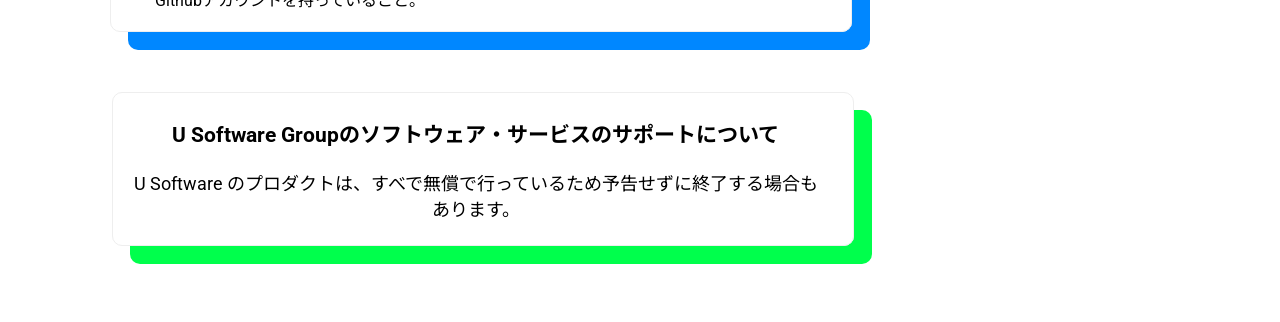
==== commit 6aa855b0: "Update index.html" ====
--- a/index.html
+++ b/index.html
@@ -6,6 +6,41 @@
   <title>U Software Group</title>
   <link rel="stylesheet" type="text/css" href="main.css">
   <link rel="stylesheet" type="text/css" href="fonts.css"><link rel="stylesheet" type="text/css" href="slider.css">
+  <style>
+        
+    #slider_main{
+        width: 80%;
+    }
+
+    #s_img{
+        float: left;
+        display: flex;
+        width: 790px;
+        overflow: hidden;
+    }
+
+    .s_im_i{
+        width: 800px;
+        height: 400px;
+    }
+
+    
+
+    *{
+
+        scroll-behavior:smooth;
+    }
+    
+    .btn{
+        cursor: pointer;
+    }
+
+    
+    .btn:hover{
+        background: rgba(84, 84, 255, 0.315);
+    }
+
+</style> 
 </head>
 <body style="color: rgb(0, 0, 0);">
   <nav>
@@ -92,10 +127,27 @@
 <div id="con">
   <div id="content">
       <div style="height:10vh;"></div>
-<div style="margin: 0 auto;text-align: center;">
-
-
-  <div id="picup">
+
+     <div style="margin: 0 auto;text-align: center;">
+      <div id="slider_main" style="display: flex;">
+       
+        <div class="btn" onclick="left_im()">
+            <svg width="64px" height="64px" viewBox="0 0 24 24" fill="none" xmlns="http://www.w3.org/2000/svg" style="top: 50%;position: relative;transform: translateY(-50%);"><g id="SVGRepo_bgCarrier" stroke-width="0"></g><g id="SVGRepo_tracerCarrier" stroke-linecap="round" stroke-linejoin="round"></g><g id="SVGRepo_iconCarrier"> <path d="M14.9991 19L9.83911 14C9.56672 13.7429 9.34974 13.433 9.20142 13.0891C9.0531 12.7452 8.97656 12.3745 8.97656 12C8.97656 11.6255 9.0531 11.2548 9.20142 10.9109C9.34974 10.567 9.56672 10.2571 9.83911 10L14.9991 5" stroke="#000000" stroke-width="1.5" stroke-linecap="round" stroke-linejoin="round"></path> </g></svg>
+        </div>
+        
+            <div id="s_img">
+                <a href="https://usoftware-gr.githbu.io/about.html"><img class="s_im_i" src="https://usoftware-gr.github.io/img/mobile_top_back_01.png"></a>
+                <a href="https://ku-daa.web.app/original_clock.html"><img class="s_im_i" src="https://usoftware-gr.github.io/img/original_clock_h.jpg"></a>
+                <a href="https://ku-daa.web.app/fce/"> <img class="s_im_i" src="https://ku-daa.web.app/fce/img/img5.png"></a>
+                <a href="https://ku-daa.web.app/fce/"><img class="s_im_i" src="https://usoftware-gr.github.io/img/fce.jpg"></a>
+            </div>
+        <div class="btn" onclick="right_im()">
+            <svg width="64px" height="64px" viewBox="0 0 24 24" fill="none" xmlns="http://www.w3.org/2000/svg" style="top: 50%;position: relative;transform: translateY(-50%) rotate(180deg);"><g id="SVGRepo_bgCarrier" stroke-width="0"></g><g id="SVGRepo_tracerCarrier" stroke-linecap="round" stroke-linejoin="round"></g><g id="SVGRepo_iconCarrier"> <path d="M14.9991 19L9.83911 14C9.56672 13.7429 9.34974 13.433 9.20142 13.0891C9.0531 12.7452 8.97656 12.3745 8.97656 12C8.97656 11.6255 9.0531 11.2548 9.20142 10.9109C9.34974 10.567 9.56672 10.2571 9.83911 10L14.9991 5" stroke="#000000" stroke-width="1.5" stroke-linecap="round" stroke-linejoin="round"></path> </g></svg>
+        </div>
+    
+    </div>
+
+  <div id="picup" style="display: none;">
     <div id="picup_logo_0">
       <img src="img/logo.svg" style="height: 64px;vertical-align: -32%;margin-right: 15px;">Software</div>
       
@@ -231,7 +283,67 @@
 
 <script src="main.js"></script><script src="main_2.js"></script>
 
-
+<script>
+  const targetDiv = document.getElementById('s_img');
+  
+  targetDiv.scrollLeft = 0;
+  
+  function left_im()
+  {
+  // スクロールさせたいdiv要素のIDを取得
+  
+  targetDiv.scrollLeft -= 800;
+  
+  
+  if(targetDiv.scrollLeft == 0)
+  {
+      targetDiv.scrollLeft = 2400;
+  }
+  
+  }
+  
+  function right_im()
+  {
+  // スクロールさせたいdiv要素のIDを取得
+  
+  targetDiv.scrollLeft += 800;
+  if(targetDiv.scrollLeft == 2401)
+  {
+      targetDiv.scrollLeft = 0;
+  }
+  
+  }
+  
+  setInterval(() => {
+      targetDiv.scrollLeft += 800;
+  
+      if(targetDiv.scrollLeft == 2401)
+      {
+          targetDiv.scrollLeft = 0;
+      }
+  
+  }, 5000);
+  
+  setInterval(() => {
+      if(targetDiv.scrollLeft == 2401)
+      {
+          targetDiv.scrollLeft = 0;
+      }
+  
+      if(targetDiv.scrollLeft == 2410)
+      {
+          targetDiv.scrollLeft = 0;
+      }
+  
+  
+  
+      //scroll_txt.innerHTML = targetDiv.scrollLeft.toString();
+  
+  }, 0)
+  
+  
+  </script>
+  
 
 
 
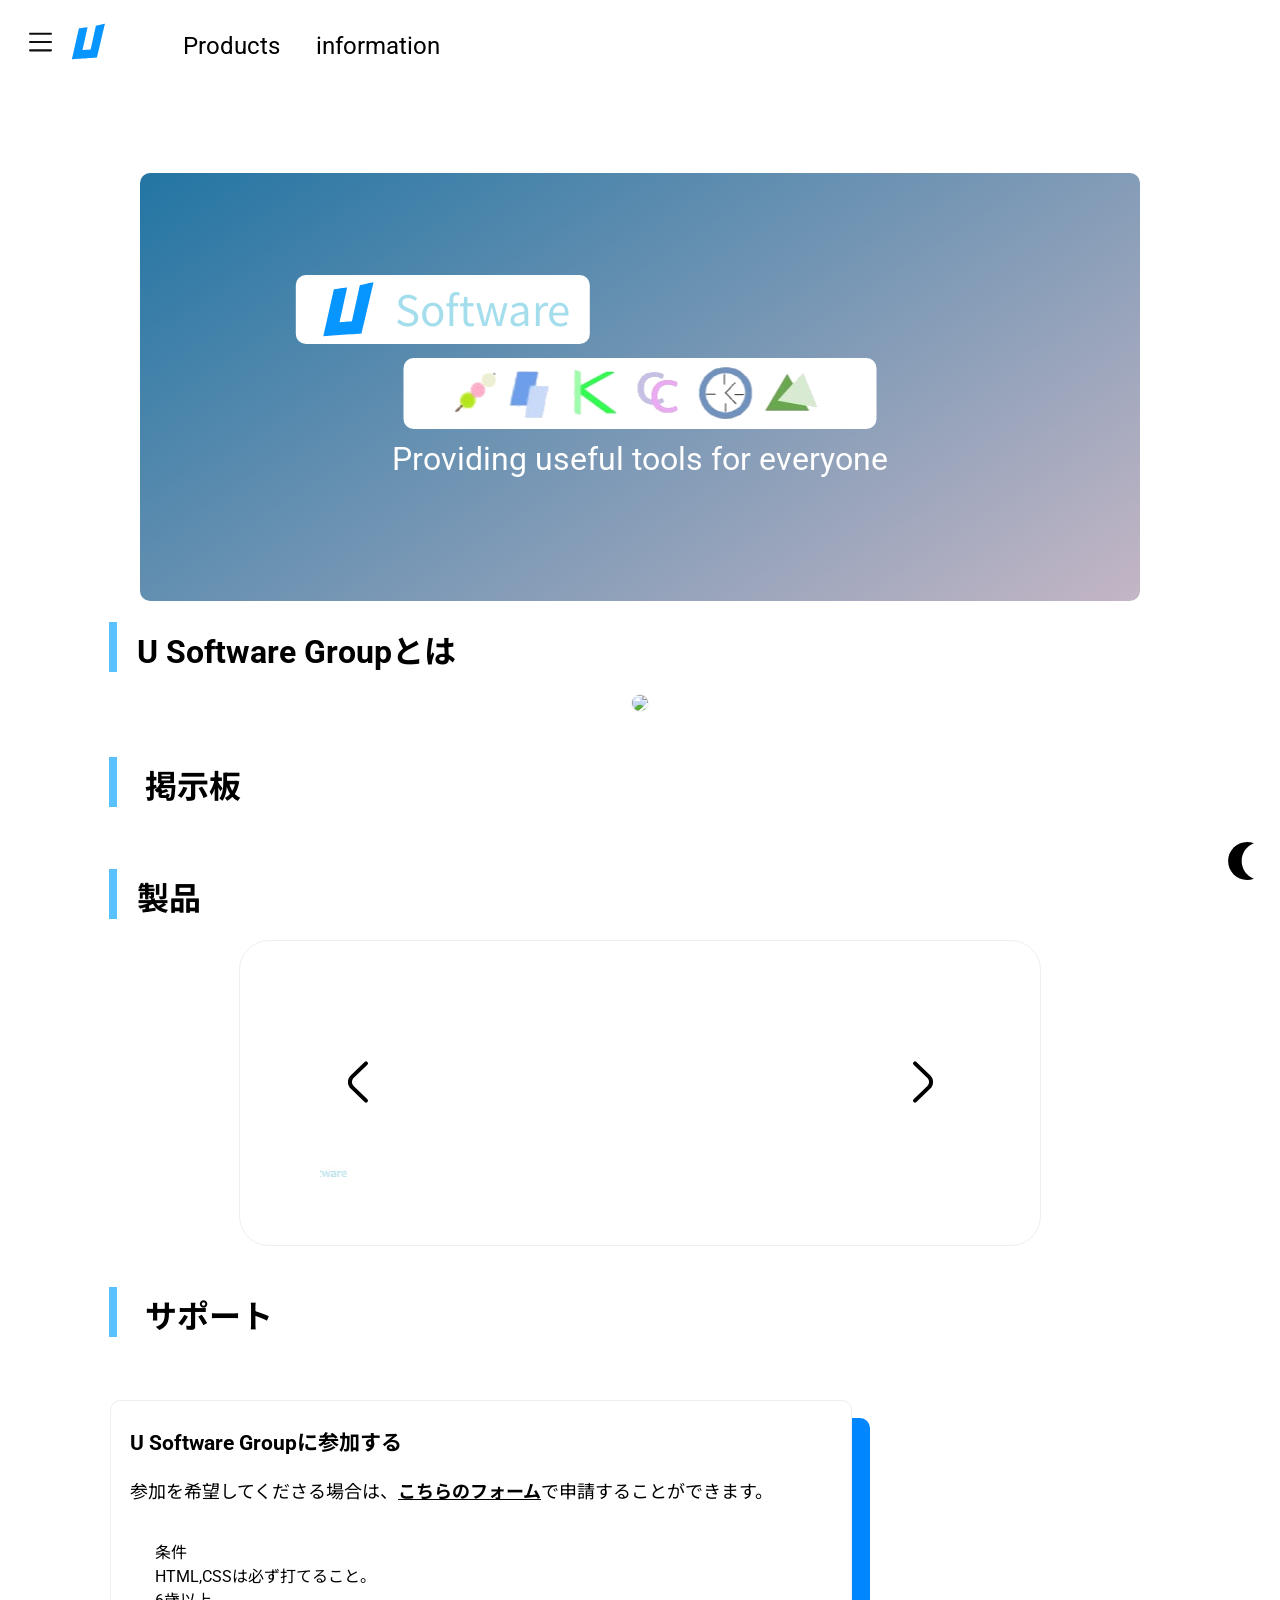
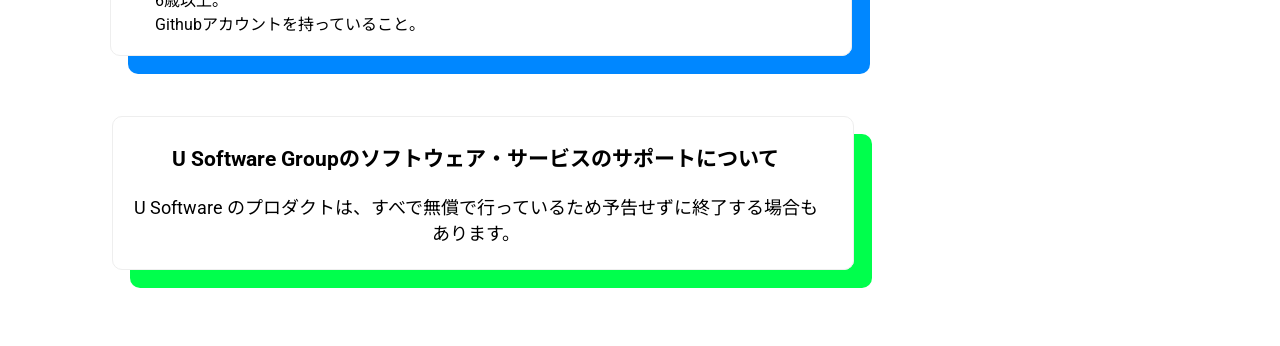
==== commit bc706037: "Update index.html" ====
--- a/index.html
+++ b/index.html
@@ -6,41 +6,6 @@
   <title>U Software Group</title>
   <link rel="stylesheet" type="text/css" href="main.css">
   <link rel="stylesheet" type="text/css" href="fonts.css"><link rel="stylesheet" type="text/css" href="slider.css">
-  <style>
-        
-    #slider_main{
-        width: 80%;
-    }
-
-    #s_img{
-        float: left;
-        display: flex;
-        width: 790px;
-        overflow: hidden;
-    }
-
-    .s_im_i{
-        width: 800px;
-        height: 400px;
-    }
-
-    
-
-    *{
-
-        scroll-behavior:smooth;
-    }
-    
-    .btn{
-        cursor: pointer;
-    }
-
-    
-    .btn:hover{
-        background: rgba(84, 84, 255, 0.315);
-    }
-
-</style> 
 </head>
 <body style="color: rgb(0, 0, 0);">
   <nav>
@@ -127,27 +92,9 @@
 <div id="con">
   <div id="content">
       <div style="height:10vh;"></div>
-
-     <div style="margin: 0 auto;text-align: center;">
-      <div id="slider_main" style="display: flex;">
-       
-        <div class="btn" onclick="left_im()">
-            <svg width="64px" height="64px" viewBox="0 0 24 24" fill="none" xmlns="http://www.w3.org/2000/svg" style="top: 50%;position: relative;transform: translateY(-50%);"><g id="SVGRepo_bgCarrier" stroke-width="0"></g><g id="SVGRepo_tracerCarrier" stroke-linecap="round" stroke-linejoin="round"></g><g id="SVGRepo_iconCarrier"> <path d="M14.9991 19L9.83911 14C9.56672 13.7429 9.34974 13.433 9.20142 13.0891C9.0531 12.7452 8.97656 12.3745 8.97656 12C8.97656 11.6255 9.0531 11.2548 9.20142 10.9109C9.34974 10.567 9.56672 10.2571 9.83911 10L14.9991 5" stroke="#000000" stroke-width="1.5" stroke-linecap="round" stroke-linejoin="round"></path> </g></svg>
-        </div>
-        
-            <div id="s_img">
-                <a href="https://usoftware-gr.githbu.io/about.html"><img class="s_im_i" src="https://usoftware-gr.github.io/img/mobile_top_back_01.png"></a>
-                <a href="https://ku-daa.web.app/original_clock.html"><img class="s_im_i" src="https://usoftware-gr.github.io/img/original_clock_h.jpg"></a>
-                <a href="https://ku-daa.web.app/fce/"> <img class="s_im_i" src="https://ku-daa.web.app/fce/img/img5.png"></a>
-                <a href="https://ku-daa.web.app/fce/"><img class="s_im_i" src="https://usoftware-gr.github.io/img/fce.jpg"></a>
-            </div>
-        <div class="btn" onclick="right_im()">
-            <svg width="64px" height="64px" viewBox="0 0 24 24" fill="none" xmlns="http://www.w3.org/2000/svg" style="top: 50%;position: relative;transform: translateY(-50%) rotate(180deg);"><g id="SVGRepo_bgCarrier" stroke-width="0"></g><g id="SVGRepo_tracerCarrier" stroke-linecap="round" stroke-linejoin="round"></g><g id="SVGRepo_iconCarrier"> <path d="M14.9991 19L9.83911 14C9.56672 13.7429 9.34974 13.433 9.20142 13.0891C9.0531 12.7452 8.97656 12.3745 8.97656 12C8.97656 11.6255 9.0531 11.2548 9.20142 10.9109C9.34974 10.567 9.56672 10.2571 9.83911 10L14.9991 5" stroke="#000000" stroke-width="1.5" stroke-linecap="round" stroke-linejoin="round"></path> </g></svg>
-        </div>
-    
-    </div>
-
-  <div id="picup" style="display: none;">
+<div style="margin: 0 auto;text-align: center;">
+
+  <div id="picup">
     <div id="picup_logo_0">
       <img src="img/logo.svg" style="height: 64px;vertical-align: -32%;margin-right: 15px;">Software</div>
       
@@ -283,67 +230,7 @@
 
 <script src="main.js"></script><script src="main_2.js"></script>
 
-<script>
-  const targetDiv = document.getElementById('s_img');
-  
-  targetDiv.scrollLeft = 0;
-  
-  function left_im()
-  {
-  // スクロールさせたいdiv要素のIDを取得
-  
-  targetDiv.scrollLeft -= 800;
-  
-  
-  if(targetDiv.scrollLeft == 0)
-  {
-      targetDiv.scrollLeft = 2400;
-  }
-  
-  }
-  
-  function right_im()
-  {
-  // スクロールさせたいdiv要素のIDを取得
-  
-  targetDiv.scrollLeft += 800;
-  if(targetDiv.scrollLeft == 2401)
-  {
-      targetDiv.scrollLeft = 0;
-  }
-  
-  }
-  
-  setInterval(() => {
-      targetDiv.scrollLeft += 800;
-  
-      if(targetDiv.scrollLeft == 2401)
-      {
-          targetDiv.scrollLeft = 0;
-      }
-  
-  }, 5000);
-  
-  setInterval(() => {
-      if(targetDiv.scrollLeft == 2401)
-      {
-          targetDiv.scrollLeft = 0;
-      }
-  
-      if(targetDiv.scrollLeft == 2410)
-      {
-          targetDiv.scrollLeft = 0;
-      }
-  
-  
-  
-      //scroll_txt.innerHTML = targetDiv.scrollLeft.toString();
-  
-  }, 0)
-  
-  
-  </script>
-  
+
 
 
 
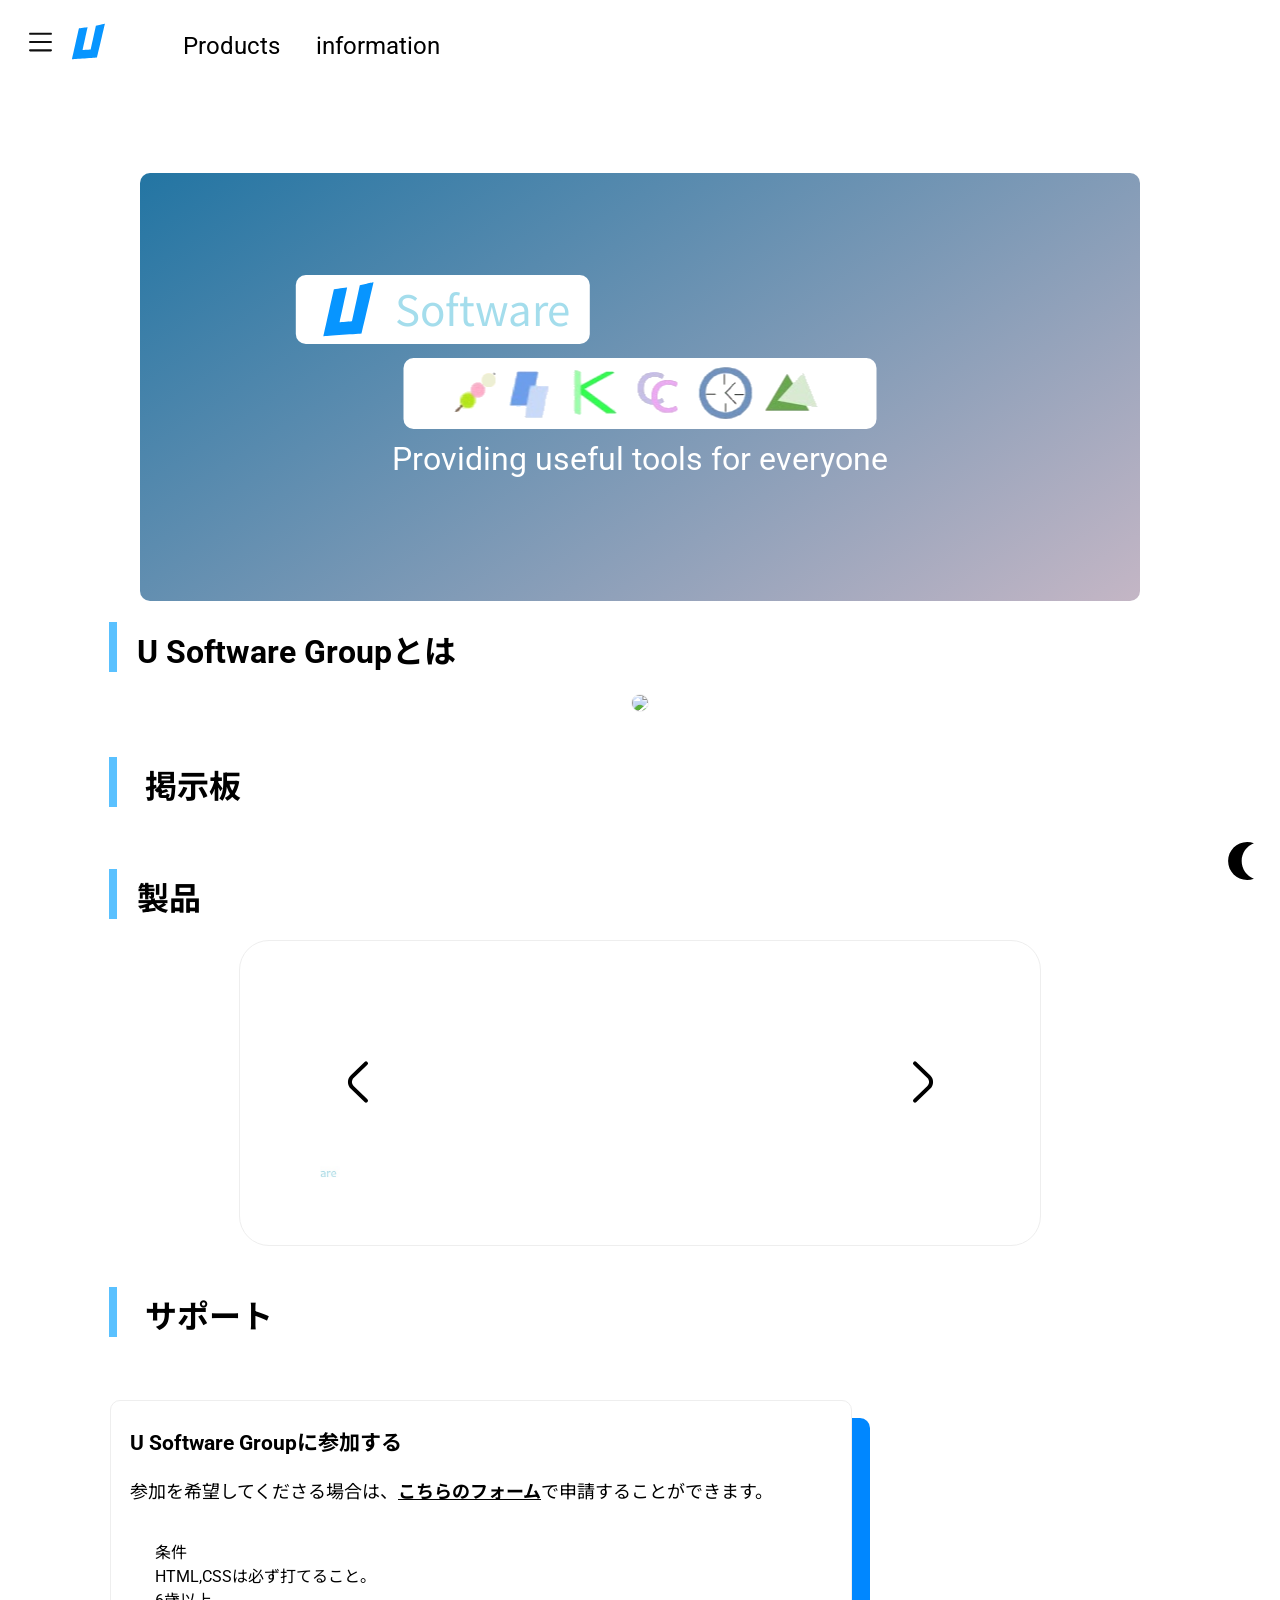
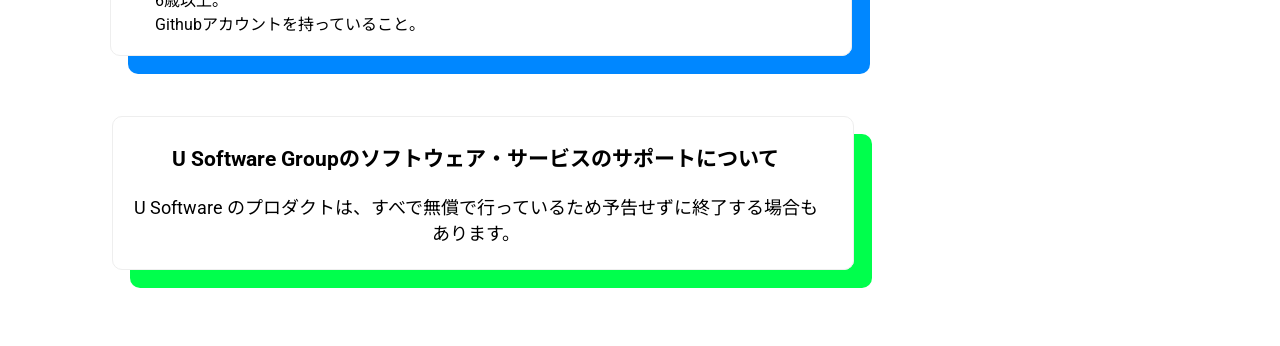
==== commit 5144d0a1: "Merge branch 'main' of https://github.com/usoftware-gr/usoftware-gr.github.io" ====
--- a/index.html
+++ b/index.html
@@ -6,6 +6,41 @@
   <title>U Software Group</title>
   <link rel="stylesheet" type="text/css" href="main.css">
   <link rel="stylesheet" type="text/css" href="fonts.css"><link rel="stylesheet" type="text/css" href="slider.css">
+  <style>
+        
+    #slider_main{
+        width: 80%;
+    }
+
+    #s_img{
+        float: left;
+        display: flex;
+        width: 790px;
+        overflow: hidden;
+    }
+
+    .s_im_i{
+        width: 800px;
+        height: 400px;
+    }
+
+    
+
+    *{
+
+        scroll-behavior:smooth;
+    }
+    
+    .btn{
+        cursor: pointer;
+    }
+
+    
+    .btn:hover{
+        background: rgba(84, 84, 255, 0.315);
+    }
+
+</style> 
 </head>
 <body style="color: rgb(0, 0, 0);">
   <nav>
@@ -94,6 +129,7 @@
       <div style="height:10vh;"></div>
 <div style="margin: 0 auto;text-align: center;">
 
+
   <div id="picup">
     <div id="picup_logo_0">
       <img src="img/logo.svg" style="height: 64px;vertical-align: -32%;margin-right: 15px;">Software</div>
@@ -230,7 +266,67 @@
 
 <script src="main.js"></script><script src="main_2.js"></script>
 
-
+<script>
+  const targetDiv = document.getElementById('s_img');
+  
+  targetDiv.scrollLeft = 0;
+  
+  function left_im()
+  {
+  // スクロールさせたいdiv要素のIDを取得
+  
+  targetDiv.scrollLeft -= 800;
+  
+  
+  if(targetDiv.scrollLeft == 0)
+  {
+      targetDiv.scrollLeft = 2400;
+  }
+  
+  }
+  
+  function right_im()
+  {
+  // スクロールさせたいdiv要素のIDを取得
+  
+  targetDiv.scrollLeft += 800;
+  if(targetDiv.scrollLeft == 2401)
+  {
+      targetDiv.scrollLeft = 0;
+  }
+  
+  }
+  
+  setInterval(() => {
+      targetDiv.scrollLeft += 800;
+  
+      if(targetDiv.scrollLeft == 2401)
+      {
+          targetDiv.scrollLeft = 0;
+      }
+  
+  }, 5000);
+  
+  setInterval(() => {
+      if(targetDiv.scrollLeft == 2401)
+      {
+          targetDiv.scrollLeft = 0;
+      }
+  
+      if(targetDiv.scrollLeft == 2410)
+      {
+          targetDiv.scrollLeft = 0;
+      }
+  
+  
+  
+      //scroll_txt.innerHTML = targetDiv.scrollLeft.toString();
+  
+  }, 0)
+  
+  
+  </script>
+  
 
 
 
